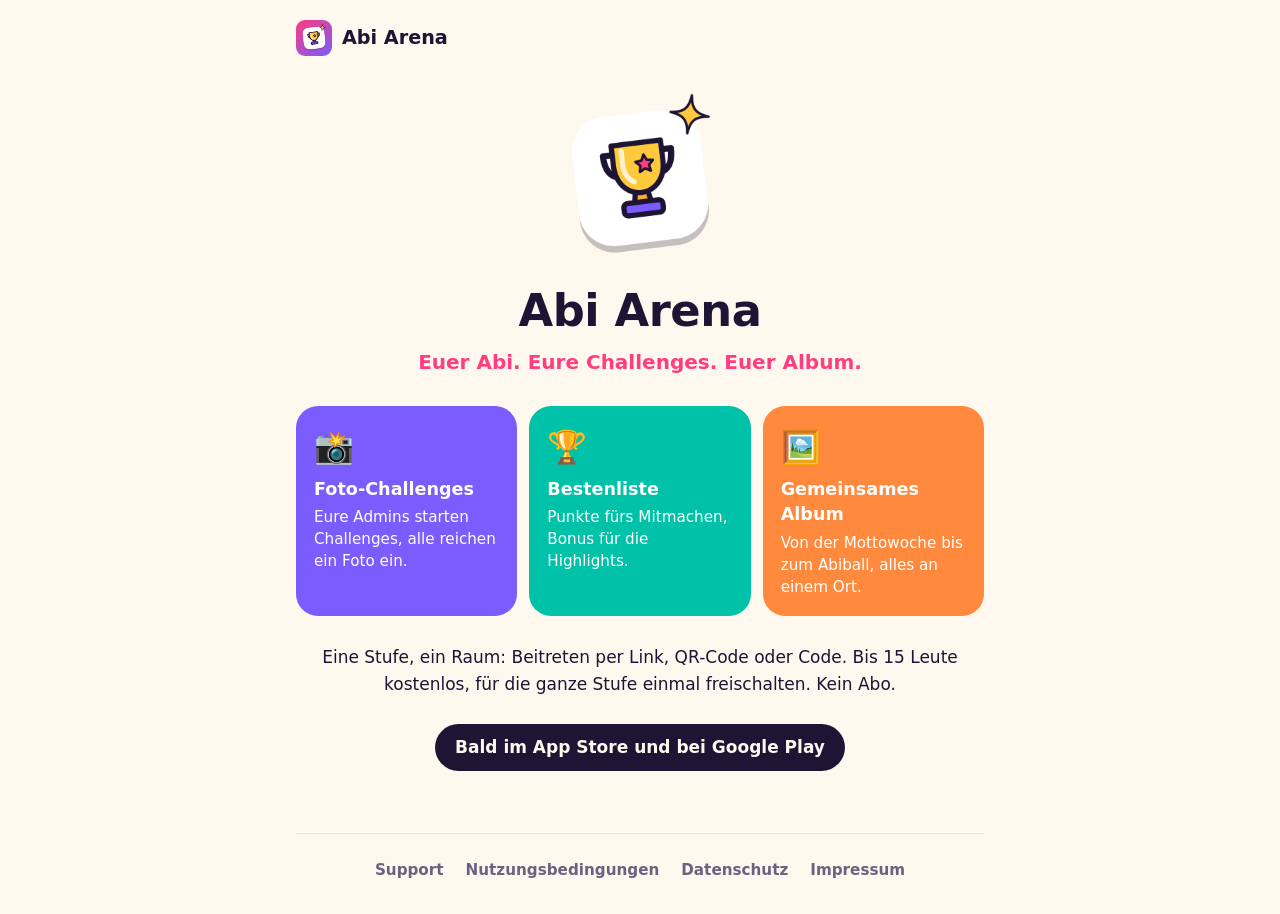
==== index.html @ dc6e4064 "Webseite abiarena.de: Start, Support, Rechtstexte, Einladungsseite Gebaut mit abi-arena/scripts/webs" ====
<!doctype html>
<html lang="de">
<head>
<meta charset="utf-8">
<meta name="viewport" content="width=device-width, initial-scale=1">
<title>Abi Arena</title>
<meta name="description" content="Abi Arena: Foto-Challenges, Bestenliste und ein gemeinsames Album für eure Abi-Stufe.">
<meta name="theme-color" content="#FF3D7F">
<link rel="icon" type="image/png" href="/favicon.png">
<link rel="apple-touch-icon" href="/icon.png">
<link rel="stylesheet" href="/style.css">
</head>
<body>
<header class="kopf">
  <a class="marke" href="/"><img src="/icon.png" alt="" width="36" height="36">Abi Arena</a>
</header>
<main class="start">
<img class="logo" src="/logo-sticker.png" alt="" width="200" height="200">
<h1>Abi Arena</h1>
<p class="untertitel">Euer Abi. Eure Challenges. Euer Album.</p>
<div class="kacheln">
  <div class="kachel" style="--farbe: var(--violett)"><span>📸</span><b>Foto-Challenges</b>Eure Admins starten Challenges, alle reichen ein Foto ein.</div>
  <div class="kachel" style="--farbe: var(--tuerkis)"><span>🏆</span><b>Bestenliste</b>Punkte fürs Mitmachen, Bonus für die Highlights.</div>
  <div class="kachel" style="--farbe: var(--orange)"><span>🖼️</span><b>Gemeinsames Album</b>Von der Mottowoche bis zum Abiball, alles an einem Ort.</div>
</div>
<p>Eine Stufe, ein Raum: Beitreten per Link, QR-Code oder Code. Bis 15 Leute kostenlos, für die ganze Stufe einmal freischalten. Kein Abo.</p>
<p class="hinweis">Bald im App Store und bei Google Play</p>
</main>
<footer class="fuss">
  <nav><a href="/support/">Support</a><a href="/nutzungsbedingungen/">Nutzungsbedingungen</a><a href="/datenschutz/">Datenschutz</a><a href="/impressum/">Impressum</a></nav>
</footer>
</body>
</html>
---- style.css ----
:root {
  --pink: #FF3D7F; --gelb: #FFC93C; --tuerkis: #00C2A8; --violett: #7B5CFF; --orange: #FF8A3D;
  --text: #1E1433; --text-leise: #6B6280; --hintergrund: #FFF8EE; --flaeche: #FFFFFF; --rand: #EADFF5;
}
@media (prefers-color-scheme: dark) {
  :root { --text: #F6F1FF; --text-leise: #B3A9C9; --hintergrund: #151022; --flaeche: #221A35; --rand: #33294A; }
}

* { box-sizing: border-box; }
[hidden] { display: none !important; }
html { background: var(--hintergrund); }
body {
  margin: 0 auto; max-width: 720px; padding: 0 16px; min-height: 100vh;
  display: flex; flex-direction: column;
  background: var(--hintergrund); color: var(--text);
  font: 400 17px/1.6 system-ui, -apple-system, "Segoe UI", Roboto, sans-serif;
  overflow-wrap: break-word;
}
main { flex: 1; padding-bottom: 48px; }
h1, h2, h3 { font-weight: 900; line-height: 1.2; letter-spacing: -0.01em; }
h1 { font-size: 2.2rem; margin: 28px 0 8px; }
h2 { font-size: 1.25rem; margin: 32px 0 8px; color: var(--pink); }
h3 { font-size: 1.05rem; margin: 24px 0 4px; }
p { margin: 0 0 14px; }
a { color: var(--pink); font-weight: 700; }

.kopf { padding: 20px 0 0; }
.marke { display: inline-flex; align-items: center; gap: 10px; color: var(--text); text-decoration: none; font-weight: 900; font-size: 1.2rem; }
.marke img { border-radius: 9px; }
.stand { color: var(--text-leise); font-size: 0.9rem; }

.start { text-align: center; padding-top: 24px; }
.start .logo { width: 180px; height: 180px; }
.start h1 { font-size: 2.8rem; margin-top: 8px; }
.start .untertitel { color: var(--pink); font-size: 1.25rem; font-weight: 800; }
.kacheln { display: grid; grid-template-columns: repeat(auto-fit, minmax(190px, 1fr)); gap: 12px; margin: 28px 0; text-align: left; }
.kachel { background: var(--farbe); color: #fff; border-radius: 22px; padding: 18px; font-size: 0.95rem; line-height: 1.45; }
.kachel span { display: block; font-size: 2rem; margin-bottom: 6px; }
.kachel b { display: block; font-size: 1.1rem; font-weight: 900; margin-bottom: 4px; }
.hinweis { display: inline-block; margin-top: 12px; padding: 10px 20px; border-radius: 999px; background: var(--text); color: var(--hintergrund); font-weight: 800; }

.einladung { text-align: center; padding-top: 16px; }
.sticker { width: 110px; height: 110px; margin: 16px auto 0; border-radius: 30px; background: var(--flaeche); display: flex; align-items: center; justify-content: center; font-size: 60px; transform: rotate(-6deg); box-shadow: 0 8px 0 rgba(30, 20, 51, 0.15); }
.raum { background: var(--violett); color: #fff; border-radius: 24px; padding: 20px; margin: 20px 0; }
.raum.fehler { background: var(--orange); }
.raum b { display: block; font-size: 1.4rem; font-weight: 900; }
.schritte { text-align: left; background: var(--flaeche); border: 1px solid var(--rand); border-radius: 24px; padding: 20px 20px 20px 44px; }
.schritte li { margin-bottom: 14px; }
.schritte li:last-child { margin-bottom: 0; }
.hinweis-klein { color: var(--text-leise); font-size: 0.9rem; }
.code { display: block; margin: 8px 0 4px; padding: 10px 18px; font: 900 2rem/1 ui-monospace, Consolas, monospace; letter-spacing: 0.18em; color: var(--text); background: var(--hintergrund); border: 2px dashed var(--pink); border-radius: 16px; cursor: pointer; }
.knopf { display: block; margin-top: 20px; padding: 16px; border-radius: 999px; background: var(--pink); color: #fff; text-decoration: none; font-weight: 900; }

.fuss { padding: 24px 0 32px; border-top: 1px solid var(--rand); }
.fuss nav { display: flex; flex-wrap: wrap; gap: 8px 22px; justify-content: center; }
.fuss a { color: var(--text-leise); text-decoration: none; font-weight: 600; font-size: 0.95rem; }
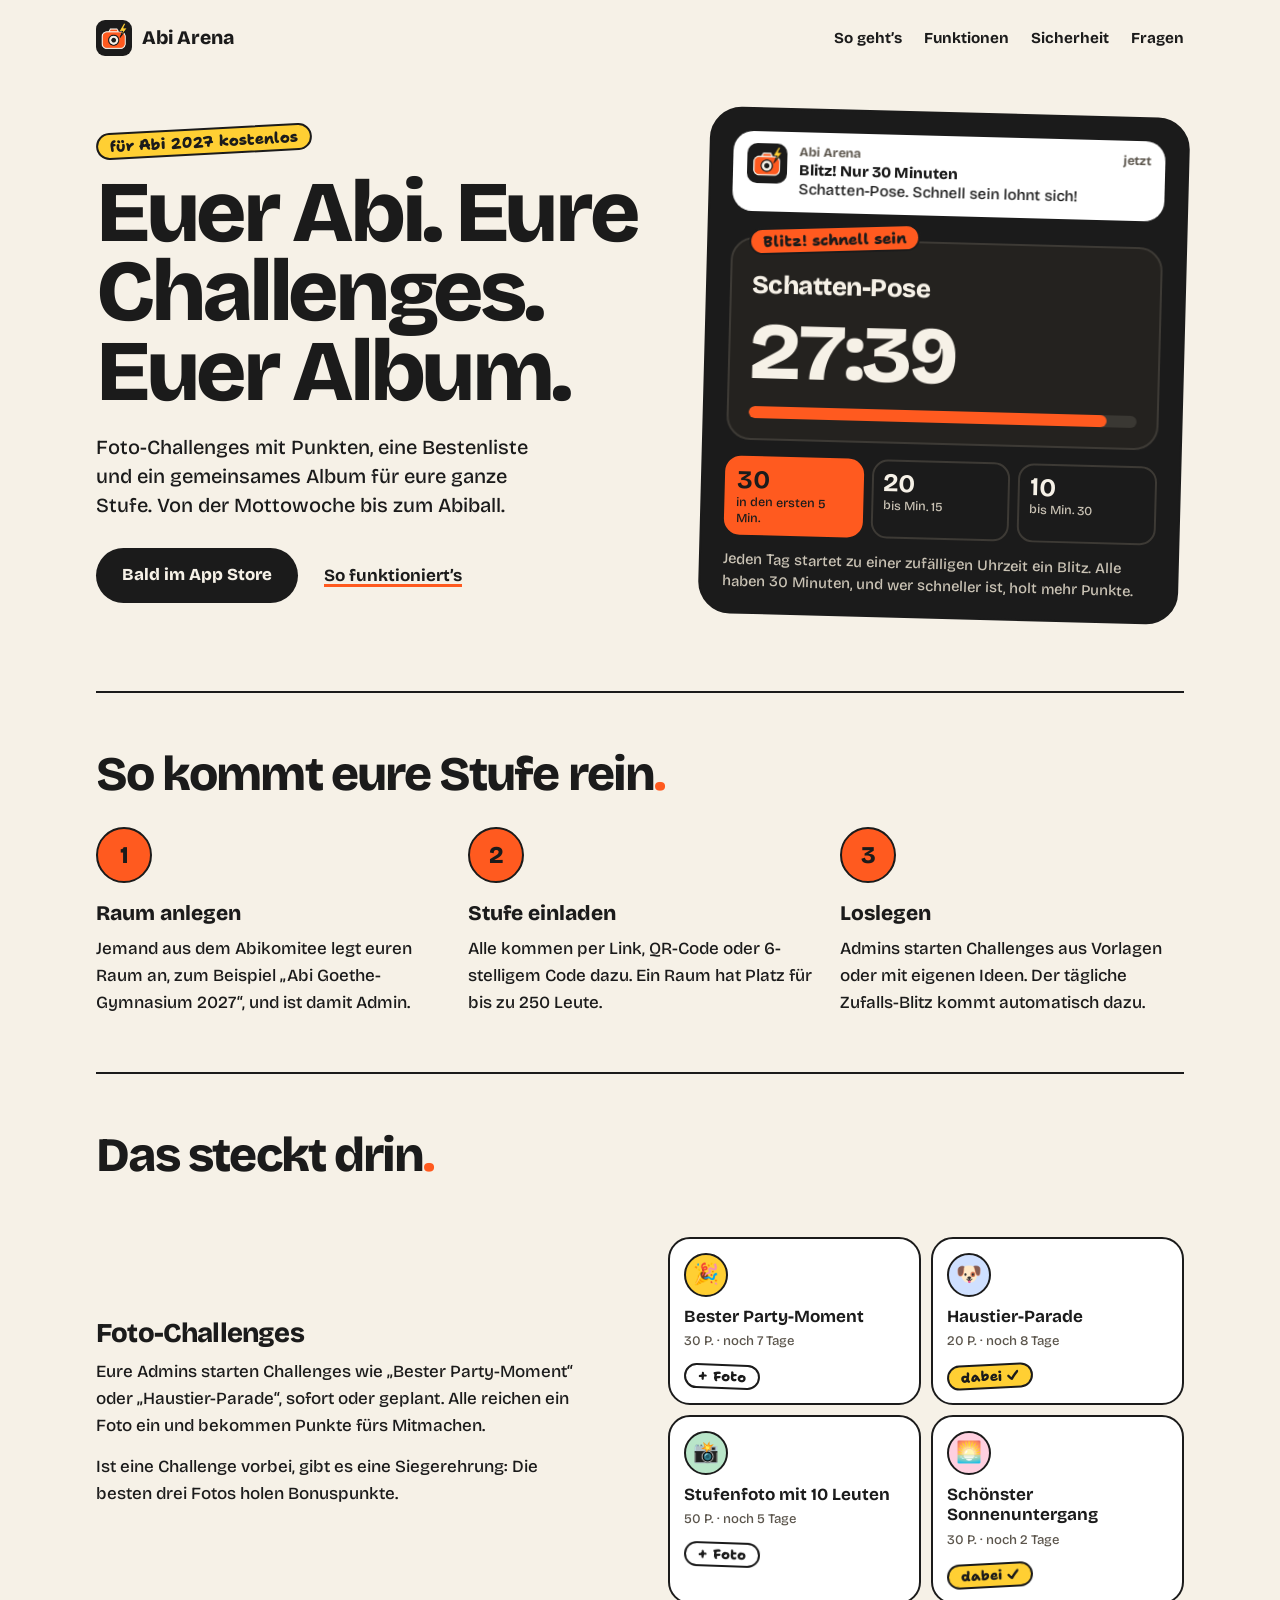
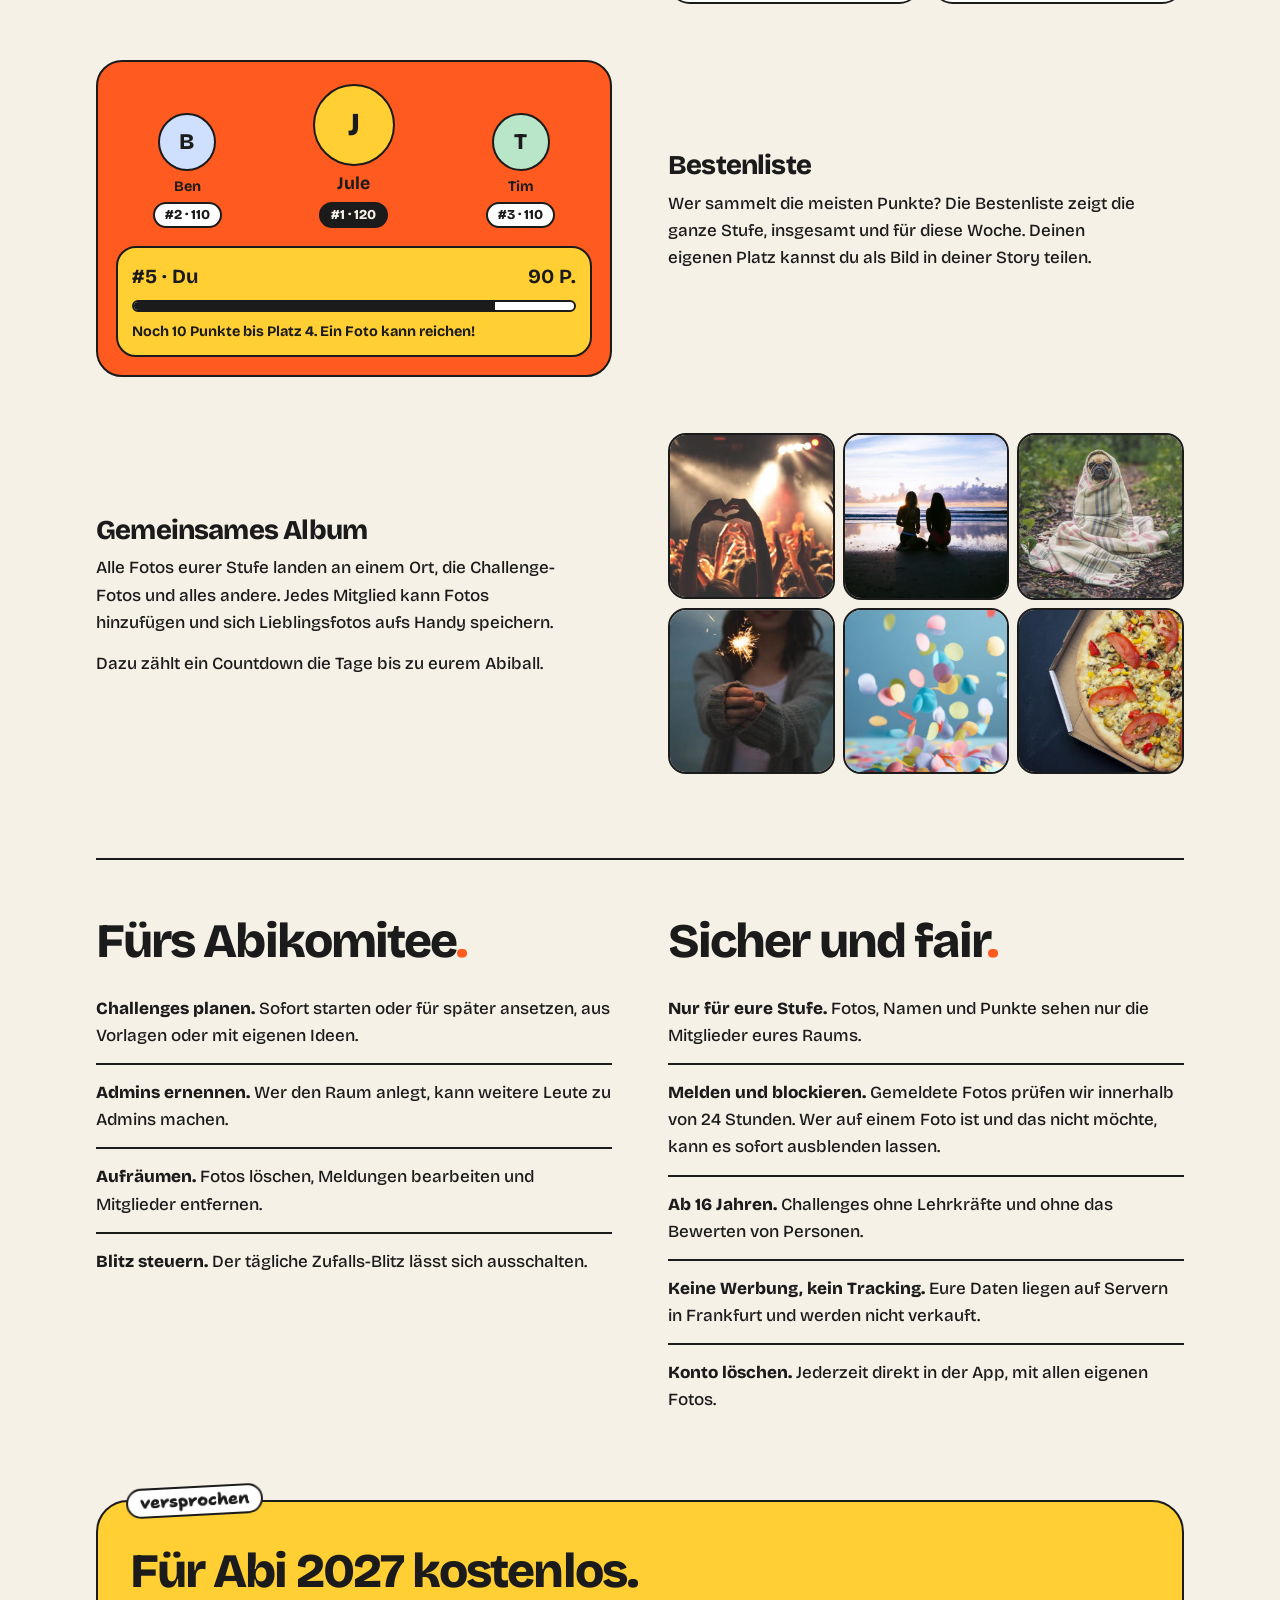
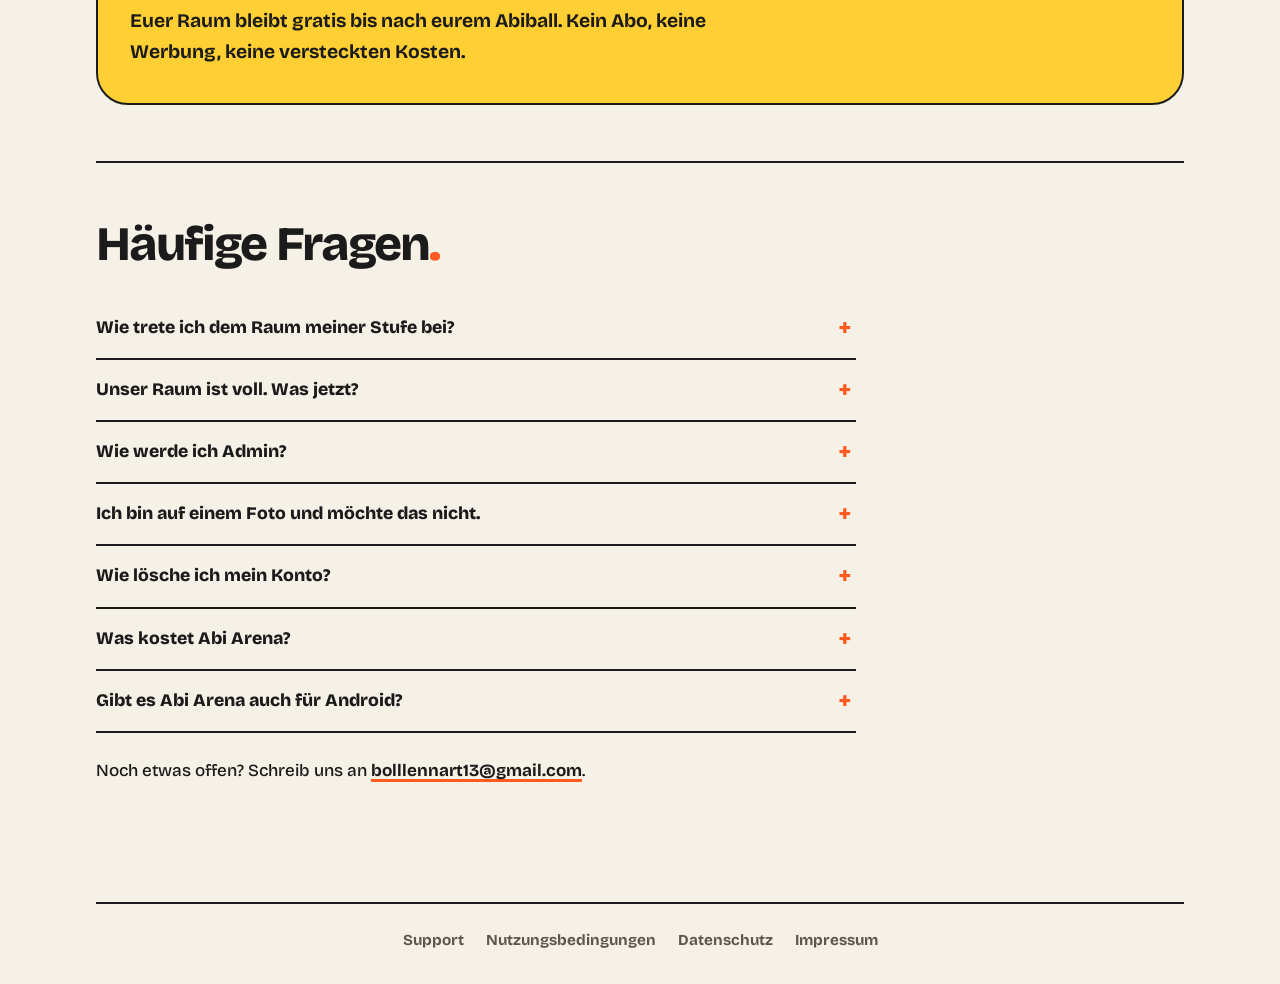
==== commit 408c2630: "Neue Startseite im Plakat-Design: Blitz, 3 Schritte, Funktionen, Sicherheit, Preis, Fragen Rechtstex" ====
--- a/index.html
+++ b/index.html
@@ -5,26 +5,178 @@
 <meta name="viewport" content="width=device-width, initial-scale=1">
 <title>Abi Arena</title>
 <meta name="description" content="Abi Arena: Foto-Challenges, Bestenliste und ein gemeinsames Album für eure Abi-Stufe.">
-<meta name="theme-color" content="#FF3D7F">
+<meta name="theme-color" content="#F6F1E7">
 <link rel="icon" type="image/png" href="/favicon.png">
 <link rel="apple-touch-icon" href="/icon.png">
 <link rel="stylesheet" href="/style.css">
 </head>
-<body>
+<body class="breit">
 <header class="kopf">
   <a class="marke" href="/"><img src="/icon.png" alt="" width="36" height="36">Abi Arena</a>
+  <nav class="sprung"><a href="#so-gehts">So geht’s</a><a href="#funktionen">Funktionen</a><a href="#sicherheit">Sicherheit</a><a href="#fragen">Fragen</a></nav>
 </header>
 <main class="start">
-<img class="logo" src="/logo-sticker.png" alt="" width="200" height="200">
-<h1>Abi Arena</h1>
-<p class="untertitel">Euer Abi. Eure Challenges. Euer Album.</p>
-<div class="kacheln">
-  <div class="kachel" style="--farbe: var(--violett)"><span>📸</span><b>Foto-Challenges</b>Eure Admins starten Challenges, alle reichen ein Foto ein.</div>
-  <div class="kachel" style="--farbe: var(--tuerkis)"><span>🏆</span><b>Bestenliste</b>Punkte fürs Mitmachen, Bonus für die Highlights.</div>
-  <div class="kachel" style="--farbe: var(--orange)"><span>🖼️</span><b>Gemeinsames Album</b>Von der Mottowoche bis zum Abiball, alles an einem Ort.</div>
-</div>
-<p>Eine Stufe, ein Raum: Beitreten per Link, QR-Code oder Code. Bis 15 Leute kostenlos, für die ganze Stufe einmal freischalten. Kein Abo.</p>
-<p class="hinweis">Bald im App Store und bei Google Play</p>
+<section class="held">
+  <div class="held-text">
+    <span class="etikett gelb">für Abi 2027 kostenlos</span>
+    <h1>Euer Abi. Eure Challenges. Euer Album.</h1>
+    <p class="untertitel">Foto-Challenges mit Punkten, eine Bestenliste und ein gemeinsames Album für eure ganze Stufe. Von der Mottowoche bis zum Abiball.</p>
+    <div class="aktionen">
+      <span class="laden">Bald im App Store</span>
+      <a href="#so-gehts">So funktioniert’s</a>
+    </div>
+  </div>
+  <figure class="blitz" aria-label="Beispiel: ein Zufalls-Blitz in der App">
+    <div class="push">
+      <img src="/icon.png" alt="" width="40" height="40">
+      <div>
+        <div class="push-kopf"><span>Abi Arena</span><span>jetzt</span></div>
+        <b>Blitz! Nur 30 Minuten</b>
+        <span>Schatten-Pose. Schnell sein lohnt sich!</span>
+      </div>
+    </div>
+    <div class="blitz-karte">
+      <span class="etikett orange">Blitz! schnell sein</span>
+      <b class="blitz-titel">Schatten-Pose</b>
+      <div class="uhr" id="uhr">27:41</div>
+      <div class="leiste"><div id="leiste"></div></div>
+    </div>
+    <ol class="tempo" id="tempo">
+      <li class="an"><b>30</b>in den ersten 5 Min.</li>
+      <li><b>20</b>bis Min. 15</li>
+      <li><b>10</b>bis Min. 30</li>
+    </ol>
+    <figcaption>Jeden Tag startet zu einer zufälligen Uhrzeit ein Blitz. Alle haben 30 Minuten, und wer schneller ist, holt mehr Punkte.</figcaption>
+  </figure>
+</section>
+
+<section class="abschnitt" id="so-gehts">
+  <h2>So kommt eure Stufe rein<span class="punkt">.</span></h2>
+  <ol class="schritte-start">
+    <li><b>Raum anlegen</b>Jemand aus dem Abikomitee legt euren Raum an, zum Beispiel „Abi Goethe-Gymnasium 2027“, und ist damit Admin.</li>
+    <li><b>Stufe einladen</b>Alle kommen per Link, QR-Code oder 6-stelligem Code dazu. Ein Raum hat Platz für bis zu 250 Leute.</li>
+    <li><b>Loslegen</b>Admins starten Challenges aus Vorlagen oder mit eigenen Ideen. Der tägliche Zufalls-Blitz kommt automatisch dazu.</li>
+  </ol>
+</section>
+
+<section class="abschnitt" id="funktionen">
+  <h2>Das steckt drin<span class="punkt">.</span></h2>
+
+  <div class="funktion">
+    <div class="funktion-text">
+      <h3>Foto-Challenges</h3>
+      <p>Eure Admins starten Challenges wie „Bester Party-Moment“ oder „Haustier-Parade“, sofort oder geplant. Alle reichen ein Foto ein und bekommen Punkte fürs Mitmachen.</p>
+      <p>Ist eine Challenge vorbei, gibt es eine Siegerehrung: Die besten drei Fotos holen Bonuspunkte.</p>
+    </div>
+    <div class="ausschnitt challenges" aria-hidden="true">
+      <div class="ch"><span class="emo" style="background:#FFCF33">🎉</span><b>Bester Party-Moment</b><small>30 P. · noch 7 Tage</small><span class="etikett">+ Foto</span></div>
+      <div class="ch"><span class="emo" style="background:#CFE0FF">🐶</span><b>Haustier-Parade</b><small>20 P. · noch 8 Tage</small><span class="etikett gelb">dabei ✓</span></div>
+      <div class="ch"><span class="emo" style="background:#B9E6C9">📸</span><b>Stufenfoto mit 10 Leuten</b><small>50 P. · noch 5 Tage</small><span class="etikett">+ Foto</span></div>
+      <div class="ch"><span class="emo" style="background:#FFD0E0">🌅</span><b>Schönster Sonnenuntergang</b><small>30 P. · noch 2 Tage</small><span class="etikett gelb">dabei ✓</span></div>
+    </div>
+  </div>
+
+  <div class="funktion">
+    <div class="funktion-text">
+      <h3>Bestenliste</h3>
+      <p>Wer sammelt die meisten Punkte? Die Bestenliste zeigt die ganze Stufe, insgesamt und für diese Woche. Deinen eigenen Platz kannst du als Bild in deiner Story teilen.</p>
+    </div>
+    <div class="ausschnitt bestenliste" aria-hidden="true">
+      <div class="podest">
+        <div class="platz"><span class="av" style="background:#CFE0FF">B</span><b>Ben</b><span class="pille">#2 · 110</span></div>
+        <div class="platz erster"><span class="av" style="background:#FFCF33">J</span><b>Jule</b><span class="pille">#1 · 120</span></div>
+        <div class="platz"><span class="av" style="background:#B9E6C9">T</span><b>Tim</b><span class="pille">#3 · 110</span></div>
+      </div>
+      <div class="ich">
+        <div><b>#5 · Du</b><b>90 P.</b></div>
+        <div class="spur"><div></div></div>
+        <span>Noch 10 Punkte bis Platz 4. Ein Foto kann reichen!</span>
+      </div>
+    </div>
+  </div>
+
+  <div class="funktion">
+    <div class="funktion-text">
+      <h3>Gemeinsames Album</h3>
+      <p>Alle Fotos eurer Stufe landen an einem Ort, die Challenge-Fotos und alles andere. Jedes Mitglied kann Fotos hinzufügen und sich Lieblingsfotos aufs Handy speichern.</p>
+      <p>Dazu zählt ein Countdown die Tage bis zu eurem Abiball.</p>
+    </div>
+    <div class="ausschnitt album" aria-hidden="true">
+      <img src="/fotos/album-3.jpg" alt="" width="400" height="400" loading="lazy">
+      <img src="/fotos/sonnenuntergang-2.jpg" alt="" width="400" height="400" loading="lazy">
+      <img src="/fotos/haustiere-1.jpg" alt="" width="400" height="400" loading="lazy">
+      <img src="/fotos/wunderkerzen-1.jpg" alt="" width="400" height="400" loading="lazy">
+      <img src="/fotos/album-2.jpg" alt="" width="400" height="400" loading="lazy">
+      <img src="/fotos/essen-2.jpg" alt="" width="400" height="400" loading="lazy">
+    </div>
+  </div>
+</section>
+
+<section class="abschnitt zwei" id="sicherheit">
+  <div>
+    <h2>Fürs Abikomitee<span class="punkt">.</span></h2>
+    <ul class="liste">
+      <li><b>Challenges planen.</b> Sofort starten oder für später ansetzen, aus Vorlagen oder mit eigenen Ideen.</li>
+      <li><b>Admins ernennen.</b> Wer den Raum anlegt, kann weitere Leute zu Admins machen.</li>
+      <li><b>Aufräumen.</b> Fotos löschen, Meldungen bearbeiten und Mitglieder entfernen.</li>
+      <li><b>Blitz steuern.</b> Der tägliche Zufalls-Blitz lässt sich ausschalten.</li>
+    </ul>
+  </div>
+  <div>
+    <h2>Sicher und fair<span class="punkt">.</span></h2>
+    <ul class="liste">
+      <li><b>Nur für eure Stufe.</b> Fotos, Namen und Punkte sehen nur die Mitglieder eures Raums.</li>
+      <li><b>Melden und blockieren.</b> Gemeldete Fotos prüfen wir innerhalb von 24 Stunden. Wer auf einem Foto ist und das nicht möchte, kann es sofort ausblenden lassen.</li>
+      <li><b>Ab 16 Jahren.</b> Challenges ohne Lehrkräfte und ohne das Bewerten von Personen.</li>
+      <li><b>Keine Werbung, kein Tracking.</b> Eure Daten liegen auf Servern in Frankfurt und werden nicht verkauft.</li>
+      <li><b>Konto löschen.</b> Jederzeit direkt in der App, mit allen eigenen Fotos.</li>
+    </ul>
+  </div>
+</section>
+
+<section class="preis">
+  <span class="etikett">versprochen</span>
+  <h2>Für Abi 2027 kostenlos.</h2>
+  <p>Euer Raum bleibt gratis bis nach eurem Abiball. Kein Abo, keine Werbung, keine versteckten Kosten.</p>
+</section>
+
+<section class="abschnitt" id="fragen">
+  <h2>Häufige Fragen<span class="punkt">.</span></h2>
+  <div class="fragen">
+    <details><summary>Wie trete ich dem Raum meiner Stufe bei?</summary><p>Über den Einladungslink, den QR-Code oder den 6-stelligen Code, den dir jemand aus deiner Stufe schickt. In der App findet ihn jedes Mitglied über den Raumnamen oben → „Stufe einladen“.</p></details>
+    <details><summary>Unser Raum ist voll. Was jetzt?</summary><p>Ein Raum hat Platz für bis zu 250 Leute. Braucht ihr mehr, schreibt uns an <a href="mailto:bolllennart13@gmail.com">bolllennart13@gmail.com</a> mit dem Namen eures Raums. Das kostet nichts.</p></details>
+    <details><summary>Wie werde ich Admin?</summary><p>Wer einen Raum erstellt, ist automatisch Admin. Admins können weitere Mitglieder zu Admins machen: Raumname oben → Mitglieder → Person antippen.</p></details>
+    <details><summary>Ich bin auf einem Foto und möchte das nicht.</summary><p>Tippe das Foto an und melde es mit „Ich bin auf diesem Foto und möchte das nicht“. Es wird sofort ausgeblendet. Ohne Konto schreib uns an <a href="mailto:bolllennart13@gmail.com">bolllennart13@gmail.com</a>, dann kümmern wir uns darum.</p></details>
+    <details><summary>Wie lösche ich mein Konto?</summary><p>In der App über das Zahnrad oben → Einstellungen → Konto löschen. Dabei werden dein Konto, dein Name und alle deine Fotos sofort und endgültig gelöscht.</p></details>
+    <details><summary>Was kostet Abi Arena?</summary><p>Für den Abi-Jahrgang 2027 nichts. Eure Räume bleiben gratis bis nach eurem Abiball, auch wenn spätere Jahrgänge einmal etwas zahlen sollten. Keine Werbung, kein Abo.</p></details>
+    <details><summary>Gibt es Abi Arena auch für Android?</summary><p>Zum Start gibt es Abi Arena für das iPhone. Eine Android-Version kommt später.</p></details>
+  </div>
+  <p>Noch etwas offen? Schreib uns an <a href="mailto:bolllennart13@gmail.com">bolllennart13@gmail.com</a>.</p>
+</section>
+
+<script>
+// Die Blitz-Uhr oben zählt wirklich herunter. Nach 30 Minuten fängt sie von vorn an.
+(function () {
+  var uhr = document.getElementById('uhr');
+  var leiste = document.getElementById('leiste');
+  var stufen = document.getElementById('tempo').children;
+  var rest = 27 * 60 + 41;
+  function zeigen() {
+    var min = Math.floor(rest / 60), sek = rest % 60;
+    uhr.textContent = (min < 10 ? '0' : '') + min + ':' + (sek < 10 ? '0' : '') + sek;
+    leiste.style.width = (rest / 1800) * 100 + '%';
+    // Tempo-Punkte: erstes Sechstel volle Punkte, bis zur Hälfte zwei Drittel, danach ein Drittel.
+    var vorbei = 1800 - rest;
+    var stufe = vorbei < 300 ? 0 : vorbei < 900 ? 1 : 2;
+    for (var i = 0; i < stufen.length; i++) stufen[i].className = i === stufe ? 'an' : '';
+  }
+  zeigen();
+  setInterval(function () {
+    rest = rest > 0 ? rest - 1 : 1800;
+    zeigen();
+  }, 1000);
+})();
+</script>
 </main>
 <footer class="fuss">
   <nav><a href="/support/">Support</a><a href="/nutzungsbedingungen/">Nutzungsbedingungen</a><a href="/datenschutz/">Datenschutz</a><a href="/impressum/">Impressum</a></nav>
--- a/style.css
+++ b/style.css
@@ -1,9 +1,14 @@
+@font-face { font-family: 'Bricolage'; src: url('/fonts/bricolage-500.ttf') format('truetype'); font-weight: 500; font-display: swap; }
+@font-face { font-family: 'Bricolage'; src: url('/fonts/bricolage-700.ttf') format('truetype'); font-weight: 700; font-display: swap; }
+@font-face { font-family: 'Bricolage'; src: url('/fonts/bricolage-800.ttf') format('truetype'); font-weight: 800; font-display: swap; }
+@font-face { font-family: 'Shantell'; src: url('/fonts/shantell-800.ttf') format('truetype'); font-weight: 800; font-display: swap; }
+
 :root {
-  --pink: #FF3D7F; --gelb: #FFC93C; --tuerkis: #00C2A8; --violett: #7B5CFF; --orange: #FF8A3D;
-  --text: #1E1433; --text-leise: #6B6280; --hintergrund: #FFF8EE; --flaeche: #FFFFFF; --rand: #EADFF5;
+  --orange: #FF5A1F; --gelb: #FFCF33; --tinte: #1B1B1B; --papier: #F6F1E7;
+  --text: #1B1B1B; --text-leise: #5C564D; --hintergrund: #F6F1E7; --flaeche: #FFFFFF; --rand: #1B1B1B;
 }
 @media (prefers-color-scheme: dark) {
-  :root { --text: #F6F1FF; --text-leise: #B3A9C9; --hintergrund: #151022; --flaeche: #221A35; --rand: #33294A; }
+  :root { --text: #F6F1E7; --text-leise: #C9C2B4; --hintergrund: #171614; --flaeche: #24221F; --rand: #3D3A35; }
 }
 
 * { box-sizing: border-box; }
@@ -13,44 +18,152 @@
   margin: 0 auto; max-width: 720px; padding: 0 16px; min-height: 100vh;
   display: flex; flex-direction: column;
   background: var(--hintergrund); color: var(--text);
-  font: 400 17px/1.6 system-ui, -apple-system, "Segoe UI", Roboto, sans-serif;
+  font: 500 17px/1.6 'Bricolage', system-ui, -apple-system, "Segoe UI", Roboto, sans-serif;
   overflow-wrap: break-word;
 }
 main { flex: 1; padding-bottom: 48px; }
-h1, h2, h3 { font-weight: 900; line-height: 1.2; letter-spacing: -0.01em; }
-h1 { font-size: 2.2rem; margin: 28px 0 8px; }
-h2 { font-size: 1.25rem; margin: 32px 0 8px; color: var(--pink); }
-h3 { font-size: 1.05rem; margin: 24px 0 4px; }
+h1, h2, h3 { font-weight: 800; line-height: 1.05; letter-spacing: -0.02em; }
+h1 { font-size: 2.6rem; margin: 28px 0 10px; letter-spacing: -0.04em; }
+h2 { font-size: 1.35rem; margin: 32px 0 8px; }
+h3 { font-size: 1.1rem; margin: 24px 0 4px; }
 p { margin: 0 0 14px; }
-a { color: var(--pink); font-weight: 700; }
+a { color: var(--text); font-weight: 700; text-decoration-color: var(--orange); text-decoration-thickness: 3px; text-underline-offset: 3px; }
+.punkt { color: var(--orange); }
+
+.etikett { display: inline-block; font: 800 0.95rem/1.4 'Shantell', 'Comic Sans MS', cursive; color: #1B1B1B; background: #FFFFFF;
+  border: 2px solid #1B1B1B; border-radius: 999px; padding: 1px 12px; transform: rotate(-3deg); }
+.etikett.gelb { background: var(--gelb); }
 
 .kopf { padding: 20px 0 0; }
-.marke { display: inline-flex; align-items: center; gap: 10px; color: var(--text); text-decoration: none; font-weight: 900; font-size: 1.2rem; }
+.marke { display: inline-flex; align-items: center; gap: 10px; color: var(--text); text-decoration: none; font-weight: 800; font-size: 1.2rem; }
 .marke img { border-radius: 9px; }
 .stand { color: var(--text-leise); font-size: 0.9rem; }
 
-.start { text-align: center; padding-top: 24px; }
-.start .logo { width: 180px; height: 180px; }
-.start h1 { font-size: 2.8rem; margin-top: 8px; }
-.start .untertitel { color: var(--pink); font-size: 1.25rem; font-weight: 800; }
-.kacheln { display: grid; grid-template-columns: repeat(auto-fit, minmax(190px, 1fr)); gap: 12px; margin: 28px 0; text-align: left; }
-.kachel { background: var(--farbe); color: #fff; border-radius: 22px; padding: 18px; font-size: 0.95rem; line-height: 1.45; }
-.kachel span { display: block; font-size: 2rem; margin-bottom: 6px; }
-.kachel b { display: block; font-size: 1.1rem; font-weight: 900; margin-bottom: 4px; }
-.hinweis { display: inline-block; margin-top: 12px; padding: 10px 20px; border-radius: 999px; background: var(--text); color: var(--hintergrund); font-weight: 800; }
+/* ---- Startseite (breit) ---- */
+body.breit { max-width: 1120px; }
+.kopf { display: flex; align-items: center; justify-content: space-between; gap: 16px; }
+.sprung { display: flex; gap: 22px; }
+.sprung a { text-decoration: none; font-size: 0.95rem; }
+.sprung a:hover { text-decoration: underline; text-decoration-color: var(--orange); text-decoration-thickness: 3px; }
+@media (max-width: 760px) { .sprung { display: none; } }
+.etikett.orange { background: var(--orange); }
+a:focus-visible, summary:focus-visible { outline: 3px solid var(--orange); outline-offset: 3px; border-radius: 6px; }
 
-.einladung { text-align: center; padding-top: 16px; }
-.sticker { width: 110px; height: 110px; margin: 16px auto 0; border-radius: 30px; background: var(--flaeche); display: flex; align-items: center; justify-content: center; font-size: 60px; transform: rotate(-6deg); box-shadow: 0 8px 0 rgba(30, 20, 51, 0.15); }
-.raum { background: var(--violett); color: #fff; border-radius: 24px; padding: 20px; margin: 20px 0; }
-.raum.fehler { background: var(--orange); }
-.raum b { display: block; font-size: 1.4rem; font-weight: 900; }
-.schritte { text-align: left; background: var(--flaeche); border: 1px solid var(--rand); border-radius: 24px; padding: 20px 20px 20px 44px; }
+.held { display: grid; grid-template-columns: 1.15fr 1fr; gap: 56px; align-items: center; padding: 56px 0 72px; }
+.held h1 { font-size: clamp(2.9rem, 7vw, 5.4rem); line-height: 0.92; letter-spacing: -0.05em; margin: 18px 0 22px; text-wrap: balance; }
+.held .untertitel { font-size: 1.25rem; font-weight: 500; line-height: 1.45; max-width: 34ch; color: var(--text); }
+.aktionen { display: flex; flex-wrap: wrap; align-items: center; gap: 14px 26px; margin-top: 28px; }
+.laden { display: inline-block; padding: 14px 26px; border-radius: 999px; background: var(--text); color: var(--hintergrund); font-weight: 800; font-size: 1.05rem; }
+
+/* Der Blitz: dunkle Fläche in beiden Modi, wie die Blitz-Karte in der App */
+.blitz { margin: 0; background: var(--tinte); color: var(--papier); border: 2px solid var(--tinte); border-radius: 32px; padding: 22px 22px 20px; transform: rotate(1.5deg); }
+@media (prefers-color-scheme: dark) { .blitz { border-color: var(--rand); } }
+.push { display: flex; gap: 12px; align-items: flex-start; background: #FFFFFF; color: var(--tinte); border-radius: 20px; padding: 12px 14px; font-size: 0.95rem; line-height: 1.3;
+  animation: rein 0.6s cubic-bezier(0.2, 0.8, 0.2, 1) 0.3s both; }
+.push img { border-radius: 10px; flex: none; }
+.push > div { flex: 1; display: flex; flex-direction: column; }
+.push-kopf { display: flex; justify-content: space-between; color: #5C564D; font-size: 0.8rem; font-weight: 700; }
+.push b { font-weight: 800; }
+@keyframes rein { from { opacity: 0; transform: translateY(-14px); } to { opacity: 1; transform: none; } }
+@media (prefers-reduced-motion: reduce) { .push { animation: none; } }
+.blitz-karte { position: relative; margin-top: 26px; border: 2px solid #3D3A35; border-radius: 24px; padding: 26px 20px 20px; background: #24221F; }
+.blitz-karte .etikett { position: absolute; top: -15px; left: 16px; }
+.blitz-titel { display: block; font-size: 1.6rem; font-weight: 800; letter-spacing: -0.02em; }
+.uhr { font-size: clamp(3.6rem, 9vw, 5rem); font-weight: 800; line-height: 1; letter-spacing: -0.04em; font-variant-numeric: tabular-nums; margin: 6px 0 14px; }
+.leiste { height: 12px; border-radius: 999px; background: #3A3833; overflow: hidden; }
+.leiste div { height: 100%; width: 92%; background: var(--orange); border-radius: 999px; transition: width 1s linear; }
+.tempo { list-style: none; margin: 16px 0 0; padding: 0; display: grid; grid-template-columns: repeat(3, 1fr); gap: 8px; }
+.tempo li { border: 2px solid #3D3A35; border-radius: 16px; padding: 8px 10px; font-size: 0.78rem; line-height: 1.25; color: #C9C2B4; }
+.tempo b { display: block; font-size: 1.6rem; line-height: 1.1; color: var(--papier); }
+.tempo li.an { background: var(--orange); border-color: var(--orange); color: var(--tinte); }
+.tempo li.an b { color: var(--tinte); }
+.blitz figcaption { margin-top: 14px; font-size: 0.92rem; line-height: 1.45; color: #C9C2B4; }
+
+.abschnitt { padding: 56px 0; border-top: 2px solid var(--rand); }
+.abschnitt h2, .preis h2 { font-size: clamp(2rem, 4.5vw, 3rem); letter-spacing: -0.04em; margin: 0 0 28px; }
+
+.schritte-start { list-style: none; counter-reset: schritt; margin: 0; padding: 0; display: grid; grid-template-columns: repeat(3, 1fr); gap: 28px; }
+.schritte-start li { counter-increment: schritt; max-width: 34ch; }
+.schritte-start li::before { content: counter(schritt); display: flex; align-items: center; justify-content: center; width: 52px; height: 52px; margin-bottom: 14px;
+  border-radius: 50%; background: var(--orange); color: var(--tinte); border: 2px solid var(--rand); font-weight: 800; font-size: 1.5rem; }
+.schritte-start b, .liste b { font-weight: 800; }
+.schritte-start b { display: block; font-size: 1.3rem; margin-bottom: 4px; }
+
+.funktion { display: grid; grid-template-columns: 1fr 1fr; gap: 56px; align-items: center; padding: 28px 0; }
+.funktion:nth-of-type(even) .funktion-text { order: 2; }
+.funktion h3 { font-size: 1.7rem; letter-spacing: -0.03em; margin: 0 0 10px; }
+.funktion-text { max-width: 44ch; }
+
+/* App-Ausschnitte: helle Flächen mit dunklen Rahmen wie in der App, auch im dunklen Modus */
+.ausschnitt { color: var(--tinte); }
+.challenges { display: grid; grid-template-columns: 1fr 1fr; gap: 10px; }
+.ch { background: #FFFFFF; border: 2px solid var(--tinte); border-radius: 22px; padding: 14px; display: flex; flex-direction: column; align-items: flex-start; gap: 4px; }
+.ch .emo { width: 44px; height: 44px; border-radius: 50%; border: 2px solid var(--tinte); display: flex; align-items: center; justify-content: center; font-size: 1.3rem; margin-bottom: 6px; }
+.ch b { font-weight: 700; line-height: 1.2; }
+.ch small { color: #5C564D; font-size: 0.82rem; margin-bottom: 8px; }
+.ch .etikett { font-size: 0.85rem; }
+.ch:nth-child(odd) .etikett { transform: rotate(2deg); }
+
+.bestenliste { background: var(--orange); border: 2px solid var(--tinte); border-radius: 26px; padding: 22px 18px 18px; }
+.podest { display: grid; grid-template-columns: 1fr 1.25fr 1fr; align-items: end; gap: 6px; }
+.platz { display: flex; flex-direction: column; align-items: center; gap: 4px; font-size: 0.9rem; }
+.av { width: 58px; height: 58px; border-radius: 50%; border: 2px solid var(--tinte); display: flex; align-items: center; justify-content: center; font-weight: 800; font-size: 1.4rem; }
+.erster .av { width: 82px; height: 82px; font-size: 2rem; }
+.erster b { font-size: 1.1rem; }
+.pille { background: #FFFFFF; border: 2px solid var(--tinte); border-radius: 999px; padding: 0 10px; font-weight: 800; font-size: 0.85rem; }
+.erster .pille { background: var(--tinte); color: var(--papier); }
+.ich { margin-top: 18px; background: var(--gelb); border: 2px solid var(--tinte); border-radius: 20px; padding: 12px 14px; font-size: 0.9rem; font-weight: 700; }
+.ich > div:first-child { display: flex; justify-content: space-between; font-size: 1.25rem; }
+.spur { height: 12px; margin: 8px 0; border-radius: 999px; background: #FFFFFF; border: 2px solid var(--tinte); overflow: hidden; }
+.spur div { width: 82%; height: 100%; background: var(--tinte); }
+
+.album { display: grid; grid-template-columns: repeat(3, 1fr); gap: 8px; }
+.album img { width: 100%; height: auto; aspect-ratio: 1; object-fit: cover; border: 2px solid var(--rand); border-radius: 18px; display: block; }
+
+.zwei { display: grid; grid-template-columns: 1fr 1fr; gap: 56px; }
+.liste { list-style: none; margin: 0; padding: 0; }
+.liste li { padding: 14px 0; border-bottom: 2px solid var(--rand); }
+.liste li:first-child { padding-top: 0; }
+.liste li:last-child { border-bottom: 0; }
+
+.preis { position: relative; margin: 16px 0 56px; padding: 44px 32px 36px; background: var(--gelb); color: var(--tinte); border: 2px solid var(--tinte); border-radius: 32px; }
+.preis .etikett { position: absolute; top: -16px; left: 28px; font-size: 1.05rem; }
+.preis h2 { margin-bottom: 10px; }
+.preis p { font-size: 1.2rem; font-weight: 700; max-width: 46ch; margin: 0; }
+
+.fragen { max-width: 760px; margin-bottom: 24px; }
+.fragen details { border-bottom: 2px solid var(--rand); }
+.fragen summary { cursor: pointer; padding: 16px 36px 16px 0; font-weight: 800; font-size: 1.1rem; list-style: none; position: relative; }
+.fragen summary::-webkit-details-marker { display: none; }
+.fragen summary::after { content: '+'; position: absolute; right: 4px; top: 10px; font-size: 1.6rem; color: var(--orange); transition: transform 0.2s ease; }
+.fragen details[open] summary::after { transform: rotate(45deg); }
+.fragen details p { max-width: 64ch; }
+
+@media (max-width: 860px) {
+  .held, .funktion, .zwei { grid-template-columns: 1fr; gap: 36px; }
+  .held { padding: 32px 0 56px; }
+  .funktion:nth-of-type(even) .funktion-text { order: 0; }
+  .schritte-start { grid-template-columns: 1fr; gap: 24px; }
+  .blitz { transform: none; }
+  .abschnitt { padding: 44px 0; }
+}
+@media (max-width: 420px) {
+  .tempo li { font-size: 0.7rem; padding: 8px; }
+  .preis { padding: 40px 20px 28px; }
+}
+
+.einladung { text-align: center; padding-top: 24px; }
+.einladung h1 { font-size: 3rem; }
+.raum { background: var(--orange); color: #1B1B1B; border: 2px solid var(--rand); border-radius: 24px; padding: 20px; margin: 20px 0; }
+.raum.fehler { background: var(--gelb); }
+.raum b { display: block; font-size: 1.5rem; font-weight: 800; }
+.schritte { text-align: left; background: var(--flaeche); border: 2px solid var(--rand); border-radius: 24px; padding: 20px 20px 20px 44px; }
 .schritte li { margin-bottom: 14px; }
 .schritte li:last-child { margin-bottom: 0; }
 .hinweis-klein { color: var(--text-leise); font-size: 0.9rem; }
-.code { display: block; margin: 8px 0 4px; padding: 10px 18px; font: 900 2rem/1 ui-monospace, Consolas, monospace; letter-spacing: 0.18em; color: var(--text); background: var(--hintergrund); border: 2px dashed var(--pink); border-radius: 16px; cursor: pointer; }
-.knopf { display: block; margin-top: 20px; padding: 16px; border-radius: 999px; background: var(--pink); color: #fff; text-decoration: none; font-weight: 900; }
+.code { display: block; margin: 8px 0 4px; padding: 10px 18px; font: 800 2rem/1 ui-monospace, Consolas, monospace; letter-spacing: 0.18em; color: var(--papier); background: var(--tinte); border: 2px solid var(--rand); border-radius: 16px; cursor: pointer; }
+.knopf { display: block; margin-top: 20px; padding: 16px; border-radius: 999px; background: var(--text); color: var(--hintergrund); text-decoration: none; font-weight: 800; }
 
-.fuss { padding: 24px 0 32px; border-top: 1px solid var(--rand); }
+.fuss { padding: 24px 0 32px; border-top: 2px solid var(--rand); }
 .fuss nav { display: flex; flex-wrap: wrap; gap: 8px 22px; justify-content: center; }
-.fuss a { color: var(--text-leise); text-decoration: none; font-weight: 600; font-size: 0.95rem; }
+.fuss a { color: var(--text-leise); text-decoration: none; font-weight: 700; font-size: 0.95rem; }
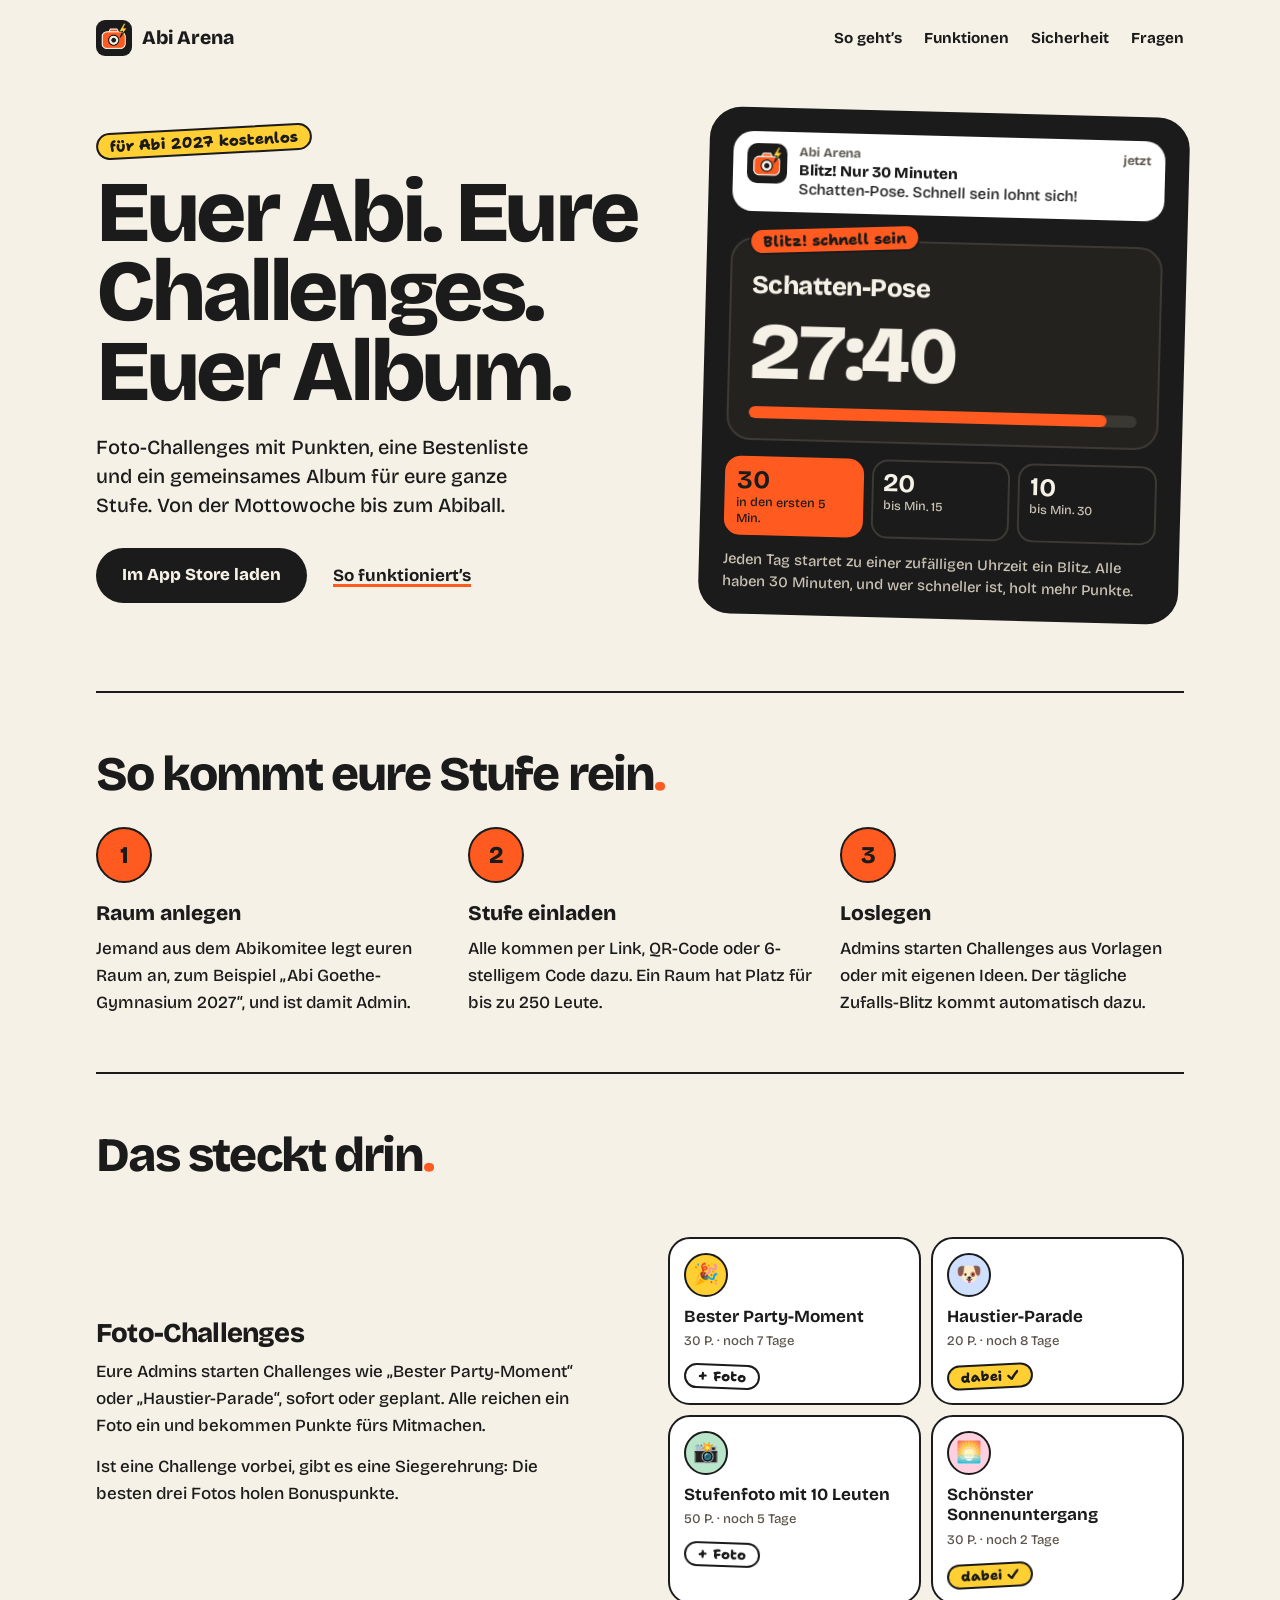
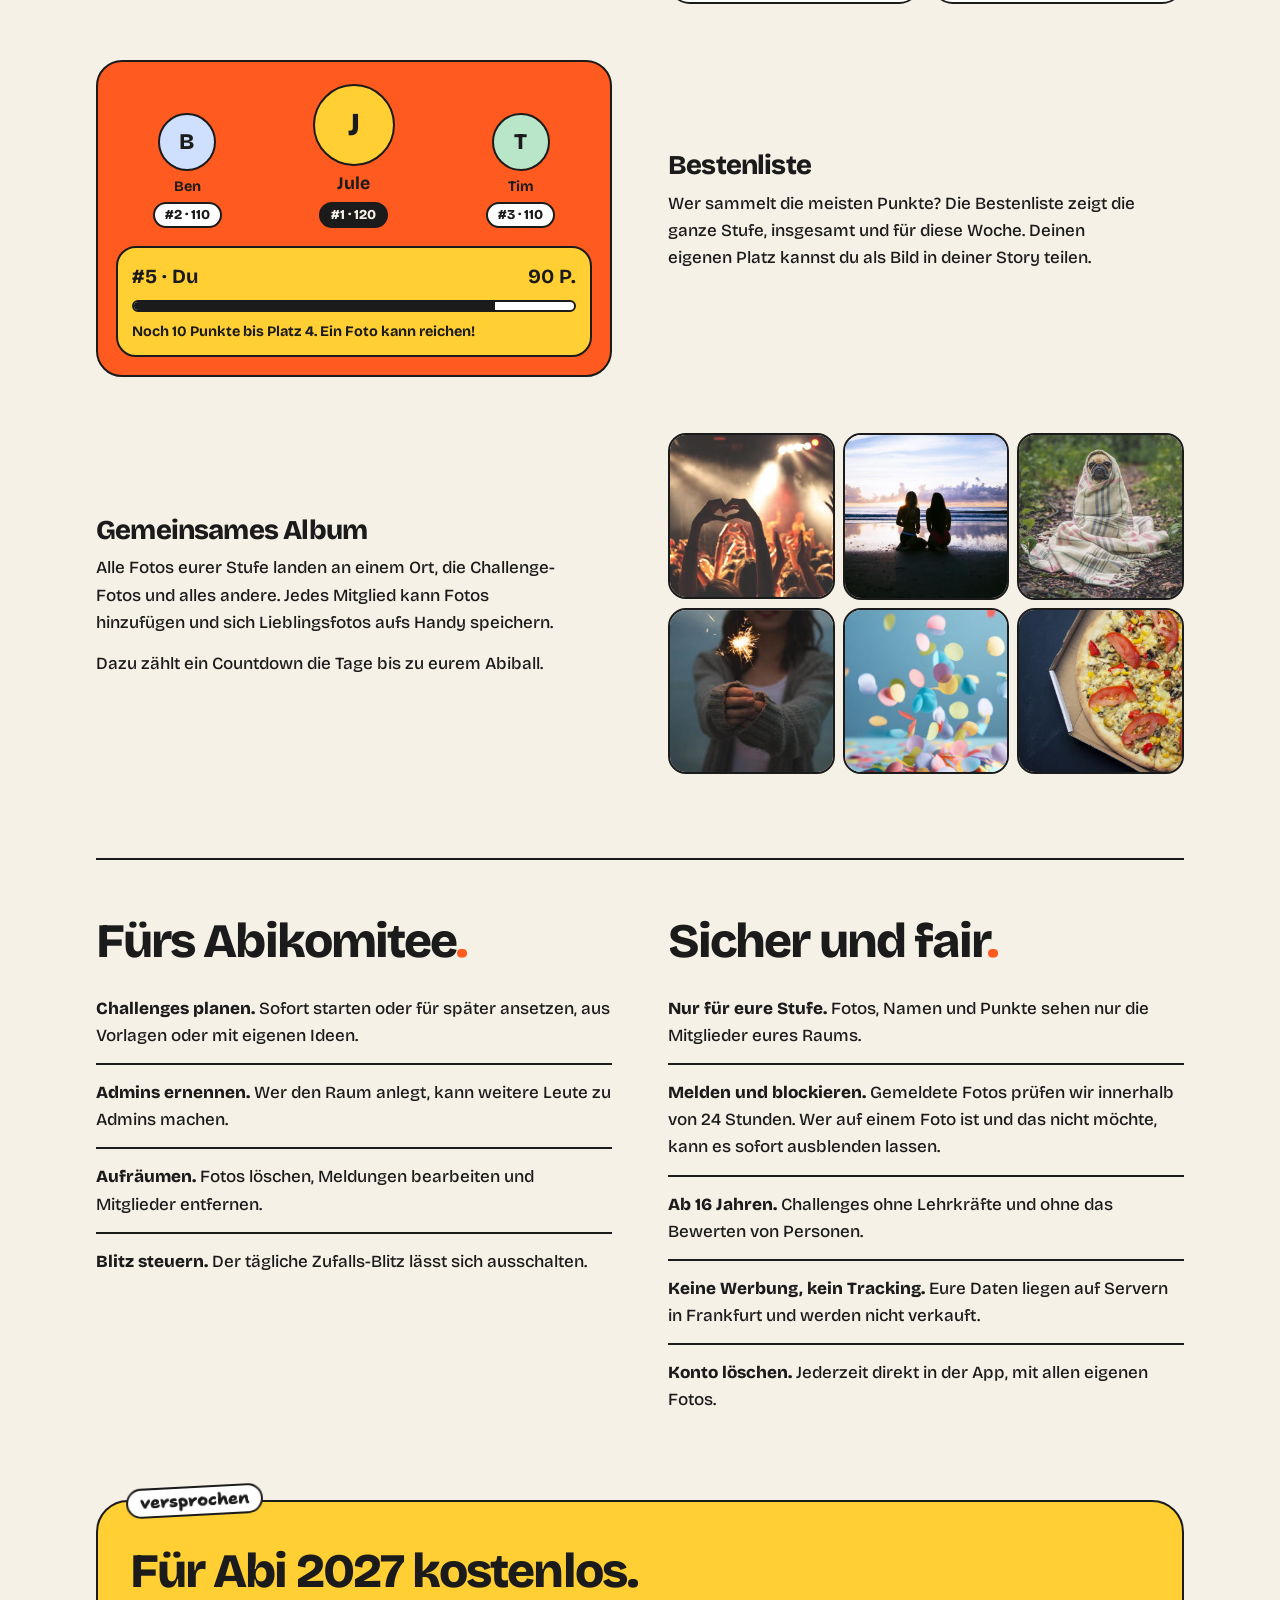
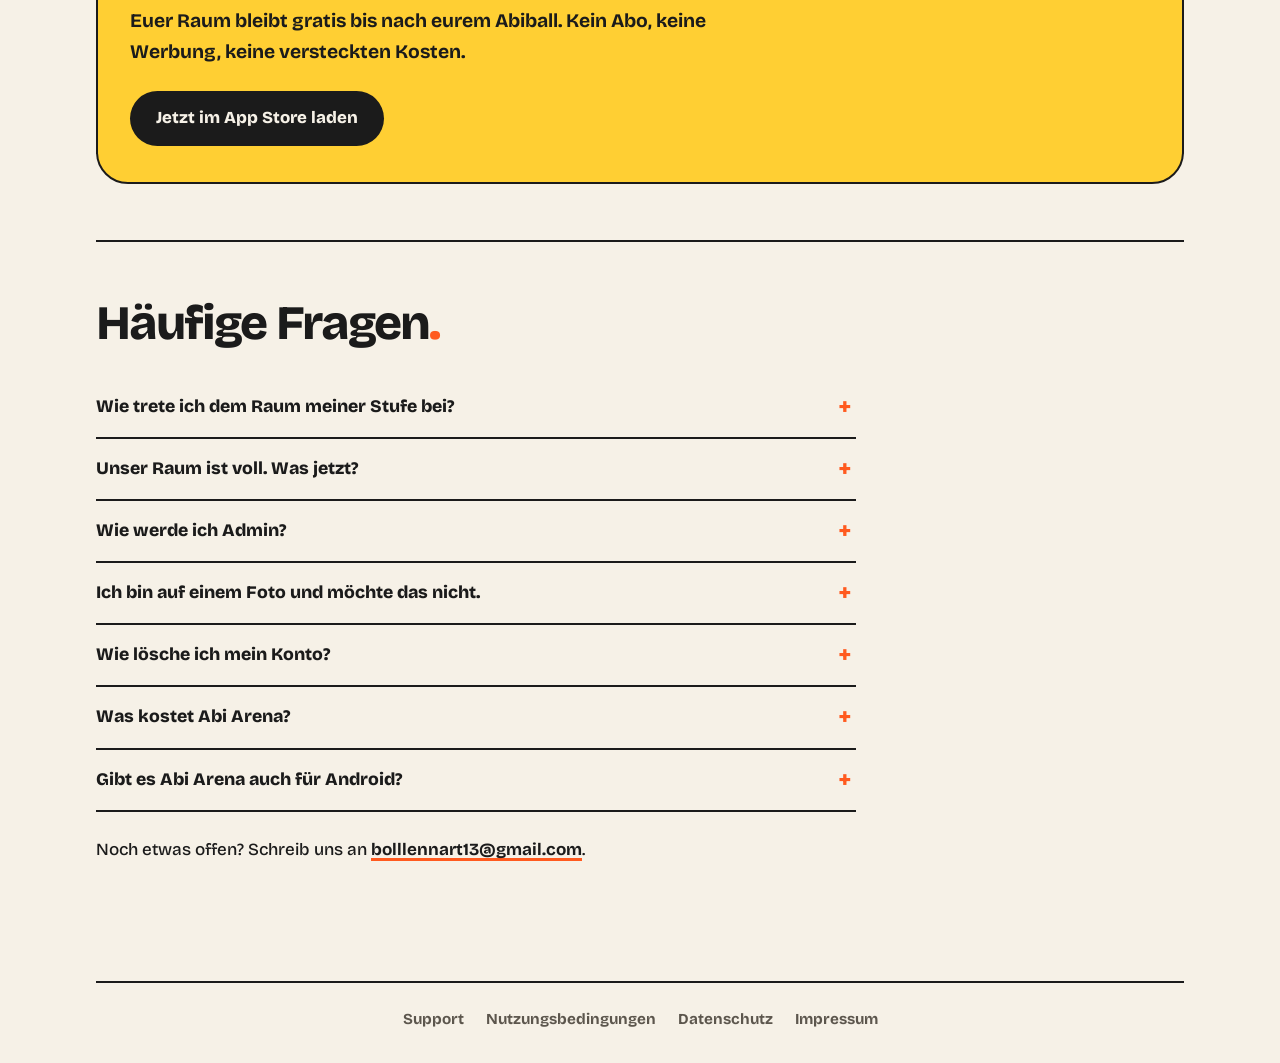
==== commit 345526d0: "App-Store-Link statt 'Bald im App Store' (Startseite + Einladungsseite) Co-Authored-By: Claude Opus " ====
--- a/index.html
+++ b/index.html
@@ -8,6 +8,7 @@
 <meta name="theme-color" content="#F6F1E7">
 <link rel="icon" type="image/png" href="/favicon.png">
 <link rel="apple-touch-icon" href="/icon.png">
+<meta name="apple-itunes-app" content="app-id=6821331322">
 <link rel="stylesheet" href="/style.css">
 </head>
 <body class="breit">
@@ -22,7 +23,7 @@
     <h1>Euer Abi. Eure Challenges. Euer Album.</h1>
     <p class="untertitel">Foto-Challenges mit Punkten, eine Bestenliste und ein gemeinsames Album für eure ganze Stufe. Von der Mottowoche bis zum Abiball.</p>
     <div class="aktionen">
-      <span class="laden">Bald im App Store</span>
+      <a class="laden" href="https://apps.apple.com/app/abi-arena/id6821331322">Im App Store laden</a>
       <a href="#so-gehts">So funktioniert’s</a>
     </div>
   </div>
@@ -138,6 +139,7 @@
   <span class="etikett">versprochen</span>
   <h2>Für Abi 2027 kostenlos.</h2>
   <p>Euer Raum bleibt gratis bis nach eurem Abiball. Kein Abo, keine Werbung, keine versteckten Kosten.</p>
+  <a class="laden" href="https://apps.apple.com/app/abi-arena/id6821331322">Jetzt im App Store laden</a>
 </section>
 
 <section class="abschnitt" id="fragen">
--- a/style.css
+++ b/style.css
@@ -53,7 +53,9 @@
 .held h1 { font-size: clamp(2.9rem, 7vw, 5.4rem); line-height: 0.92; letter-spacing: -0.05em; margin: 18px 0 22px; text-wrap: balance; }
 .held .untertitel { font-size: 1.25rem; font-weight: 500; line-height: 1.45; max-width: 34ch; color: var(--text); }
 .aktionen { display: flex; flex-wrap: wrap; align-items: center; gap: 14px 26px; margin-top: 28px; }
-.laden { display: inline-block; padding: 14px 26px; border-radius: 999px; background: var(--text); color: var(--hintergrund); font-weight: 800; font-size: 1.05rem; }
+.laden { display: inline-block; text-decoration: none; padding: 14px 26px; border-radius: 999px; background: var(--text); color: var(--hintergrund); font-weight: 800; font-size: 1.05rem; }
+.laden.klein { display: block; width: fit-content; margin: 8px 0 4px; padding: 10px 20px; font-size: 1rem; }
+.preis .laden { margin-top: 24px; background: var(--tinte); color: var(--papier); }
 
 /* Der Blitz: dunkle Fläche in beiden Modi, wie die Blitz-Karte in der App */
 .blitz { margin: 0; background: var(--tinte); color: var(--papier); border: 2px solid var(--tinte); border-radius: 32px; padding: 22px 22px 20px; transform: rotate(1.5deg); }
